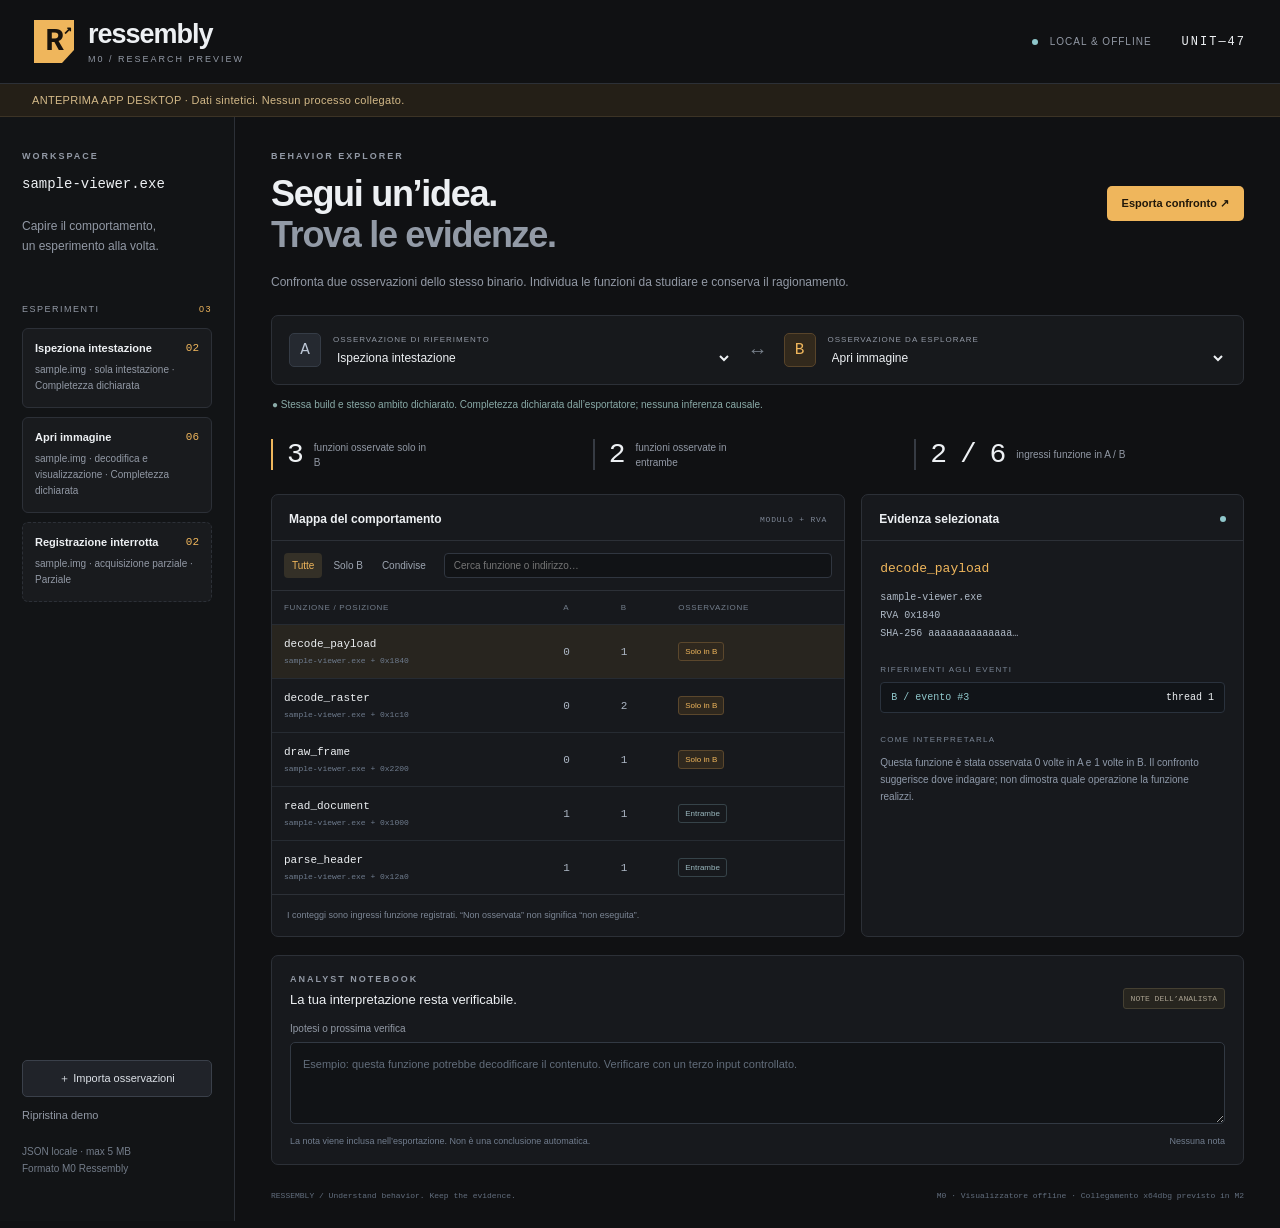
==== prototype/index.html @ e0c20cee "Import Ressembly 0.6.0 experimental alpha Add GDB/Python suite, owned labs, tests, explicit glibc 2." ====
<!doctype html><html lang="it"><head><meta charset="utf-8"><meta name="viewport" content="width=device-width, initial-scale=1"><meta http-equiv="Content-Security-Policy" content="default-src 'none'; script-src 'self'; style-src 'self'; img-src 'self' data:; connect-src 'none'; object-src 'none'; base-uri 'none'"><title>Ressembly · UNIT-47</title><link rel="stylesheet" href="style.css"><script defer src="core.js"></script><script defer src="demo-data.js"></script><script defer src="app.js"></script></head><body>
<header class="top"><a class="brand" href="#"><span class="mark">R<span>↗</span></span><span>ressembly<span class="version">M0 / RESEARCH PREVIEW</span></span></a><div class="top-right"><span class="offline"><i></i> LOCAL & OFFLINE</span><span class="unit">UNIT—47</span></div></header>
<div class="demo-banner" id="provenance">ANTEPRIMA APP DESKTOP · Dati sintetici. Nessun processo collegato.</div>
<div class="layout"><aside class="sidebar"><div class="eyebrow">WORKSPACE</div><h2 id="target">sample-viewer.exe</h2><p class="muted">Capire il comportamento,<br>un esperimento alla volta.</p><div class="side-label">ESPERIMENTI <span id="run-count">03</span></div><div id="runs"></div><div class="side-bottom"><button class="secondary" id="import-btn">＋ Importa osservazioni</button><input type="file" id="import-file" accept="application/json,.json" hidden><button class="quiet" id="reset">Ripristina demo</button><p>JSON locale · max 5 MB<br>Formato M0 Ressembly</p></div></aside>
<main><div class="page-heading"><div><div class="eyebrow">BEHAVIOR EXPLORER</div><h1>Segui un’idea.<br><span>Trova le evidenze.</span></h1></div><button class="primary" id="export">Esporta confronto ↗</button></div>
<p class="intro">Confronta due osservazioni dello stesso binario. Individua le funzioni da studiare e conserva il ragionamento.</p>
<section class="compare"><label><span class="letter">A</span><span class="label-text">OSSERVAZIONE DI RIFERIMENTO<select id="run-a" aria-label="Osservazione A"></select></span></label><div class="versus">↔</div><label><span class="letter accent">B</span><span class="label-text">OSSERVAZIONE DA ESPLORARE<select id="run-b" aria-label="Osservazione B"></select></span></label></section>
<div class="quality" id="quality" role="status"></div><div class="error" id="error" role="alert" hidden></div>
<div class="stats"><div><span class="metric" id="only-b">—</span><span>funzioni osservate solo in B</span></div><div><span class="metric" id="shared">—</span><span>funzioni osservate in entrambe</span></div><div><span class="metric" id="events">—</span><span>ingressi funzione in A / B</span></div></div>
<div class="workspace"><section class="panel function-panel"><div class="panel-title"><h2>Mappa del comportamento</h2><span class="small">MODULO + RVA</span></div><div class="controls"><div class="tabs"><button data-filter="all" class="active">Tutte</button><button data-filter="b">Solo B</button><button data-filter="both">Condivise</button></div><input id="search" type="search" placeholder="Cerca funzione o indirizzo…" aria-label="Cerca funzione"></div><div class="table-scroll"><table><thead><tr><th>FUNZIONE / POSIZIONE</th><th>A</th><th>B</th><th>OSSERVAZIONE</th></tr></thead><tbody id="functions"></tbody></table></div><p class="table-note">I conteggi sono ingressi funzione registrati. “Non osservata” non significa “non eseguita”.</p></section>
<section class="panel evidence-panel"><div class="panel-title"><h2>Evidenza selezionata</h2><span class="live-dot"></span></div><div id="detail"></div></section></div>
<section class="notebook panel"><div class="notebook-head"><div><div class="eyebrow">ANALYST NOTEBOOK</div><h2>La tua interpretazione resta verificabile.</h2></div><span class="tag">NOTE DELL’ANALISTA</span></div><label class="note-label" for="note">Ipotesi o prossima verifica</label><textarea id="note" rows="3" placeholder="Esempio: questa funzione potrebbe decodificare il contenuto. Verificare con un terzo input controllato."></textarea><div class="note-bottom"><span>La nota viene inclusa nell’esportazione. Non è una conclusione automatica.</span><span id="note-status">Nessuna nota</span></div></section>
<footer><span>RESSEMBLY / Understand behavior. Keep the evidence.</span><span id="footer-status">M0 · Visualizzatore offline · Collegamento x64dbg previsto in M2</span></footer>
</main></div></body></html>
---- prototype/style.css ----
:root{color-scheme:dark;--bg:#101113;--panel:#17191d;--border:#2c3037;--text:#edf0f3;--muted:#9299a5;--amber:#efb65c;--cyan:#8fc7cb}*{box-sizing:border-box}body{margin:0;background:var(--bg);color:var(--text);font-family:-apple-system,BlinkMacSystemFont,"Segoe UI",sans-serif;font-size:14px}button,input,select,textarea{font:inherit}button,a,select{touch-action:manipulation}button{cursor:pointer;border:0}button:focus-visible,a:focus-visible,input:focus-visible,select:focus-visible,textarea:focus-visible{outline:2px solid var(--amber);outline-offset:3px}a{color:inherit;text-decoration:none}.top{height:84px;padding:0 34px;display:flex;justify-content:space-between;align-items:center;border-bottom:1px solid var(--border)}.brand{display:flex;align-items:center;gap:14px;font-size:27px;font-weight:650;letter-spacing:-1px}.mark{position:relative;font-family:monospace;background:var(--amber);color:#17130d;width:40px;height:43px;display:grid;place-items:center;font-size:31px;font-weight:900;clip-path:polygon(0 0,100% 0,100% 70%,70% 100%,0 100%)}.mark span{font-size:14px;position:absolute;right:3px;top:1px}.version{display:block;font-size:9px;font-weight:500;letter-spacing:2px;color:var(--muted);margin-top:4px}.top-right{display:flex;gap:30px;align-items:center}.offline{font-size:10px;letter-spacing:1px;color:var(--muted)}.offline i{display:inline-block;width:6px;height:6px;border-radius:50%;background:var(--cyan);margin-right:8px}.unit{font:12px monospace;letter-spacing:2px}.demo-banner{padding:10px 32px;color:#d3b988;background:#241f17;border-bottom:1px solid #3c3325;font-size:11px;letter-spacing:.3px}.demo-banner.imported{color:#a9c6d2;background:#192129;border-color:#30434b}.layout{display:grid;grid-template-columns:235px 1fr;min-height:calc(100vh - 120px)}.sidebar{padding:34px 22px;border-right:1px solid var(--border);display:flex;flex-direction:column;background:#121416}.eyebrow{font-size:9px;letter-spacing:2px;color:var(--muted);font-weight:650}.sidebar h2{font:14px monospace;margin:15px 0 12px;overflow-wrap:anywhere}.muted{color:var(--muted);font-size:12px;line-height:1.7}.side-label{display:flex;justify-content:space-between;margin:35px 0 14px;font-size:9px;color:var(--muted);letter-spacing:1.5px}.side-label span{color:var(--amber)}.run-card{padding:13px 12px;margin-bottom:9px;border:1px solid var(--border);border-radius:6px;background:#191b1e}.run-card .run-top{display:flex;justify-content:space-between;gap:6px;font-size:11px;font-weight:600}.run-card .run-top span{color:var(--amber);font:11px monospace}.run-card p{font-size:10px;color:var(--muted);line-height:1.6;margin:8px 0 0}.run-card.partial{border-style:dashed}.side-bottom{margin-top:auto;padding-top:40px}.side-bottom p{font-size:10px;color:#737c89;line-height:1.7}.secondary{background:#202329;border:1px solid #3a404a;color:#dce1e7;padding:10px 12px;border-radius:5px;font-size:11px;width:100%}.quiet{background:transparent;color:var(--muted);padding:12px 0;font-size:11px}.primary{background:var(--amber);color:#21180a;border-radius:5px;padding:11px 15px;font-size:11px;font-weight:700}.primary:disabled{opacity:.4;cursor:default}main{min-width:0;padding:34px 36px 18px;max-width:1600px}.page-heading{display:flex;align-items:center;justify-content:space-between;gap:20px}h1{font-size:36px;line-height:1.14;letter-spacing:-1.3px;font-weight:550;margin:12px 0 0}h1 span{color:#929aa6}.intro{font-size:12px;color:var(--muted);line-height:1.7;margin:17px 0 23px;max-width:620px}.compare{display:flex;gap:16px;align-items:center;background:#17191c;border:1px solid var(--border);padding:17px;border-radius:7px}.compare label{display:flex;gap:12px;align-items:center;flex:1;min-width:0}.letter{display:grid;place-items:center;width:32px;height:34px;background:#252930;border:1px solid #353c46;border-radius:5px;font:16px monospace;color:#bdc7d6;flex-shrink:0}.letter.accent{color:var(--amber);background:#32291c;border-color:#58442a}.label-text{font-size:8px;letter-spacing:1px;color:var(--muted);flex:1;min-width:0}.compare select{display:block;background:transparent;color:var(--text);border:0;width:100%;margin:6px 0 0;padding-right:15px;font-size:12px;letter-spacing:0}.compare option{background:#202328}.versus{color:#777f89;font-size:20px}.quality{font-size:10px;line-height:1.6;color:#8aaba8;padding:12px 1px}.quality.partial{color:var(--amber)}.error{background:#3b2020;color:#f1b4b4;padding:15px;border-radius:5px;margin-top:12px}.stats{display:grid;grid-template-columns:1fr 1fr 1.1fr;gap:22px;margin:14px 0 24px}.stats>div{display:flex;align-items:center;gap:12px;border-left:2px solid #363b43;padding-left:14px}.stats>div:first-child{border-color:var(--amber)}.metric{font:28px monospace;letter-spacing:-2px}.stats>div>span:last-child{color:var(--muted);font-size:10px;line-height:1.5;max-width:120px}.workspace{display:grid;grid-template-columns:minmax(0,1.5fr) minmax(240px,1fr);gap:16px}.panel{background:var(--panel);border:1px solid var(--border);border-radius:7px;min-width:0}.panel-title{display:flex;justify-content:space-between;align-items:center;padding:17px 17px 14px;border-bottom:1px solid var(--border)}.panel-title h2{font-size:12px;font-weight:550;margin:0}.small{font:8px monospace;letter-spacing:.8px;color:#7d8695}.controls{padding:12px;display:flex;gap:10px;flex-wrap:wrap;border-bottom:1px solid var(--border)}.tabs{display:flex;gap:3px}.tabs button{font-size:10px;padding:6px 8px;color:#9da5b1;background:transparent;border-radius:4px}.tabs button.active{background:#343027;color:var(--amber)}input[type=search]{min-width:120px;flex:1;width:140px;background:#111316;border:1px solid #303640;border-radius:4px;color:var(--text);padding:6px 9px;font-size:10px}.table-scroll{overflow:auto;max-height:320px}table{width:100%;border-collapse:collapse}th{text-align:left;font-size:8px;letter-spacing:.7px;color:#737e8c;font-weight:500;padding:12px}td{font-size:10px;padding:13px 12px;border-top:1px solid #262b32}tbody tr{cursor:pointer}tbody tr:hover{background:#20252b}tbody tr.selected{background:#28251f}td:first-child{font:11px monospace}td:first-child small{display:block;font:8px monospace;color:#6f7c8e;margin-top:6px}td.number{font:11px monospace;color:#acb6c4}.pill{display:inline-block;white-space:nowrap;padding:4px 6px;border:1px solid #364349;border-radius:3px;color:#99b7bd;font-size:8px}.pill.only-b{border-color:#5b472c;color:var(--amber);background:#2f281e}.pill.only-a{border-color:#475161;color:#b6c3d4}.table-note{font-size:9px;line-height:1.6;color:#7c8695;margin:0;padding:13px 15px;border-top:1px solid var(--border)}.live-dot{width:6px;height:6px;background:var(--cyan);border-radius:50%}#detail{padding:18px}#detail h3{font:13px monospace;color:var(--amber);overflow-wrap:anywhere;margin:2px 0 13px}#detail .location{font:10px monospace;color:#aeb9c6;line-height:1.8}#detail .detail-label{font-size:8px;letter-spacing:1.3px;color:#798595;margin:22px 0 8px}.evidence-item{display:flex;justify-content:space-between;gap:8px;font:10px monospace;background:#111418;border:1px solid #2a323d;border-radius:4px;padding:9px 10px;margin:6px 0}.evidence-item span:first-child{color:var(--cyan)}.detail-note{color:#8f9aaa;font-size:10px;line-height:1.7}.notebook{margin-top:18px;padding:18px}.notebook-head{display:flex;align-items:center;justify-content:space-between;gap:12px}.notebook h2{font-size:13px;font-weight:500;margin:8px 0 16px}.tag{font:8px monospace;color:#aaa291;background:#27251f;border:1px solid #454032;padding:5px 7px;border-radius:3px;white-space:nowrap}.note-label{display:block;color:var(--muted);font-size:10px;margin-bottom:8px}textarea{width:100%;resize:vertical;background:#111316;border:1px solid #323943;border-radius:5px;color:var(--text);padding:12px;font-size:11px;line-height:1.7}textarea::placeholder{color:#626d7b}.note-bottom{display:flex;justify-content:space-between;gap:20px;font-size:9px;color:#717d8e;margin-top:9px}footer{display:flex;justify-content:space-between;gap:16px;margin-top:25px;color:#626e7e;font:8px monospace;line-height:1.6}button:hover{filter:brightness(1.12)}@media(min-width:1500px){main{padding:45px 50px}h1{font-size:43px}.workspace{grid-template-columns:1.7fr 1fr}}@media(max-width:1050px){.layout{grid-template-columns:195px 1fr}main{padding:28px 22px}.sidebar{padding:28px 15px}.workspace{grid-template-columns:1fr}.evidence-panel{min-height:230px}h1{font-size:32px}.stats{gap:12px}.metric{font-size:23px}}@media(max-width:680px){.layout{display:block}.sidebar{display:none}.top{padding:0 18px}.top-right{gap:10px}.offline{display:none}.demo-banner{padding:10px 18px}main{padding:24px 16px}.page-heading{align-items:flex-start}h1{font-size:30px}.primary{max-width:120px;line-height:1.5}.compare{gap:8px;padding:12px}.letter{display:none}.stats{grid-template-columns:1fr 1fr}.stats>div:last-child{grid-column:span 2}.notebook-head{align-items:flex-start}.tag{white-space:normal;max-width:85px}footer{flex-direction:column}}
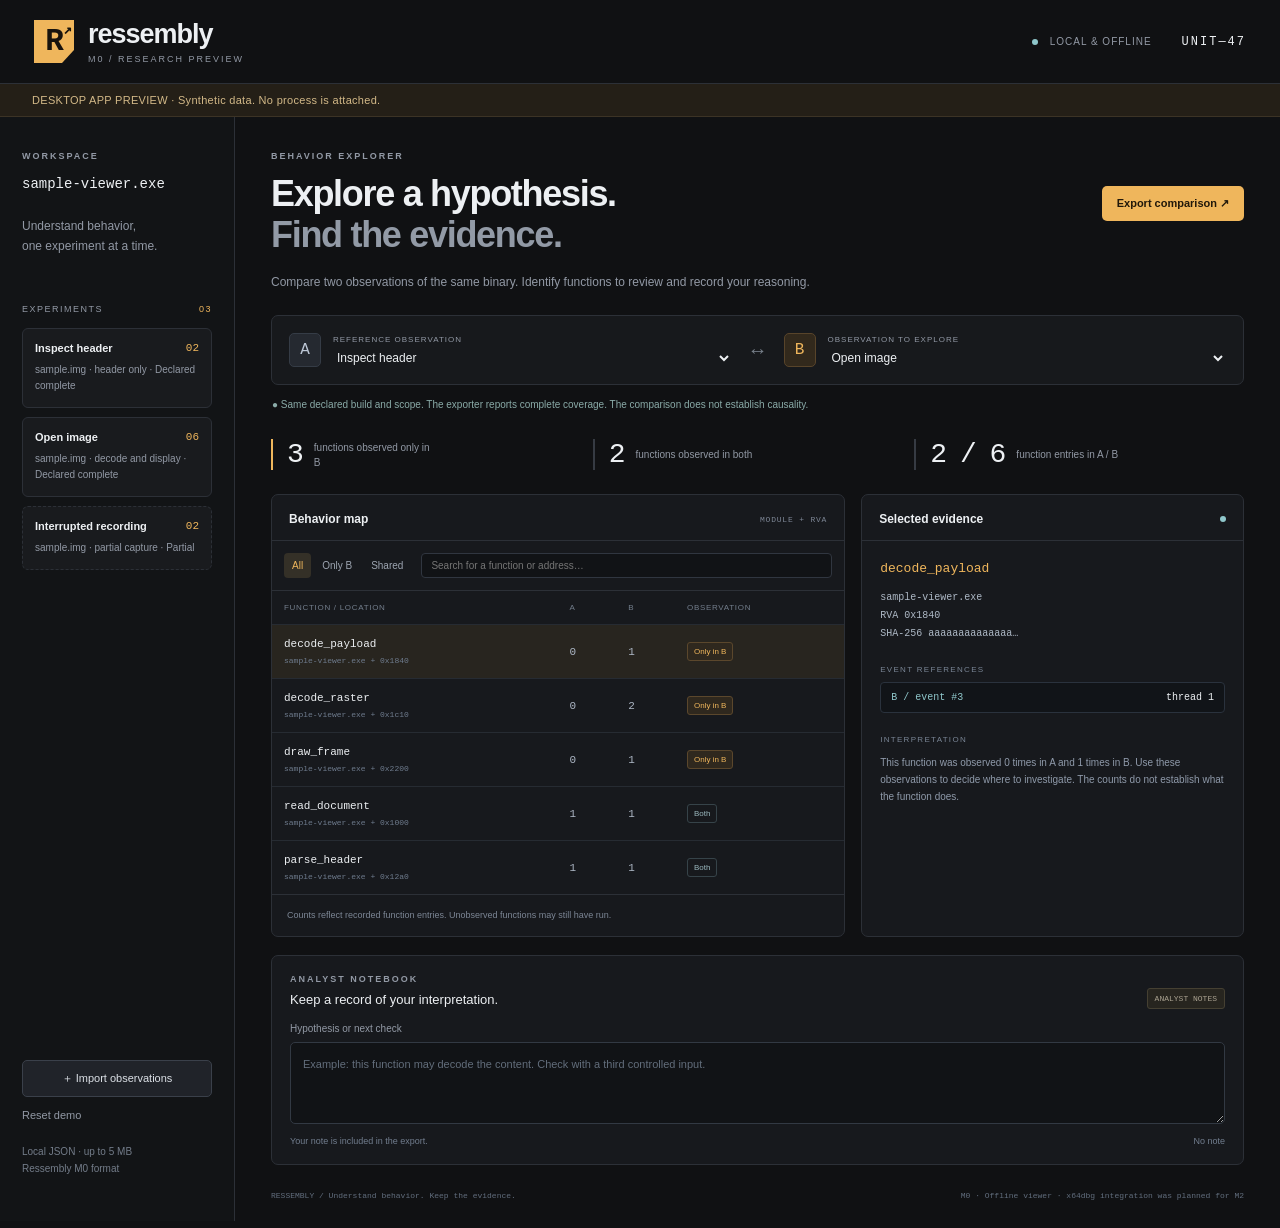
==== commit 5ffc49cf: "Use English across the public Ressembly repository Translate the historical documentation and the of" ====
--- a/prototype/index.html
+++ b/prototype/index.html
@@ -1,14 +1,14 @@
-<!doctype html><html lang="it"><head><meta charset="utf-8"><meta name="viewport" content="width=device-width, initial-scale=1"><meta http-equiv="Content-Security-Policy" content="default-src 'none'; script-src 'self'; style-src 'self'; img-src 'self' data:; connect-src 'none'; object-src 'none'; base-uri 'none'"><title>Ressembly · UNIT-47</title><link rel="stylesheet" href="style.css"><script defer src="core.js"></script><script defer src="demo-data.js"></script><script defer src="app.js"></script></head><body>
+<!doctype html><html lang="en"><head><meta charset="utf-8"><meta name="viewport" content="width=device-width, initial-scale=1"><meta http-equiv="Content-Security-Policy" content="default-src 'none'; script-src 'self'; style-src 'self'; img-src 'self' data:; connect-src 'none'; object-src 'none'; base-uri 'none'"><title>Ressembly · UNIT-47</title><link rel="stylesheet" href="style.css"><script defer src="core.js"></script><script defer src="demo-data.js"></script><script defer src="app.js"></script></head><body>
 <header class="top"><a class="brand" href="#"><span class="mark">R<span>↗</span></span><span>ressembly<span class="version">M0 / RESEARCH PREVIEW</span></span></a><div class="top-right"><span class="offline"><i></i> LOCAL & OFFLINE</span><span class="unit">UNIT—47</span></div></header>
-<div class="demo-banner" id="provenance">ANTEPRIMA APP DESKTOP · Dati sintetici. Nessun processo collegato.</div>
-<div class="layout"><aside class="sidebar"><div class="eyebrow">WORKSPACE</div><h2 id="target">sample-viewer.exe</h2><p class="muted">Capire il comportamento,<br>un esperimento alla volta.</p><div class="side-label">ESPERIMENTI <span id="run-count">03</span></div><div id="runs"></div><div class="side-bottom"><button class="secondary" id="import-btn">＋ Importa osservazioni</button><input type="file" id="import-file" accept="application/json,.json" hidden><button class="quiet" id="reset">Ripristina demo</button><p>JSON locale · max 5 MB<br>Formato M0 Ressembly</p></div></aside>
-<main><div class="page-heading"><div><div class="eyebrow">BEHAVIOR EXPLORER</div><h1>Segui un’idea.<br><span>Trova le evidenze.</span></h1></div><button class="primary" id="export">Esporta confronto ↗</button></div>
-<p class="intro">Confronta due osservazioni dello stesso binario. Individua le funzioni da studiare e conserva il ragionamento.</p>
-<section class="compare"><label><span class="letter">A</span><span class="label-text">OSSERVAZIONE DI RIFERIMENTO<select id="run-a" aria-label="Osservazione A"></select></span></label><div class="versus">↔</div><label><span class="letter accent">B</span><span class="label-text">OSSERVAZIONE DA ESPLORARE<select id="run-b" aria-label="Osservazione B"></select></span></label></section>
+<div class="demo-banner" id="provenance">DESKTOP APP PREVIEW · Synthetic data. No process is attached.</div>
+<div class="layout"><aside class="sidebar"><div class="eyebrow">WORKSPACE</div><h2 id="target">sample-viewer.exe</h2><p class="muted">Understand behavior,<br>one experiment at a time.</p><div class="side-label">EXPERIMENTS <span id="run-count">03</span></div><div id="runs"></div><div class="side-bottom"><button class="secondary" id="import-btn">＋ Import observations</button><input type="file" id="import-file" accept="application/json,.json" hidden><button class="quiet" id="reset">Reset demo</button><p>Local JSON · up to 5 MB<br>Ressembly M0 format</p></div></aside>
+<main><div class="page-heading"><div><div class="eyebrow">BEHAVIOR EXPLORER</div><h1>Explore a hypothesis.<br><span>Find the evidence.</span></h1></div><button class="primary" id="export">Export comparison ↗</button></div>
+<p class="intro">Compare two observations of the same binary. Identify functions to review and record your reasoning.</p>
+<section class="compare"><label><span class="letter">A</span><span class="label-text">REFERENCE OBSERVATION<select id="run-a" aria-label="Observation A"></select></span></label><div class="versus">↔</div><label><span class="letter accent">B</span><span class="label-text">OBSERVATION TO EXPLORE<select id="run-b" aria-label="Observation B"></select></span></label></section>
 <div class="quality" id="quality" role="status"></div><div class="error" id="error" role="alert" hidden></div>
-<div class="stats"><div><span class="metric" id="only-b">—</span><span>funzioni osservate solo in B</span></div><div><span class="metric" id="shared">—</span><span>funzioni osservate in entrambe</span></div><div><span class="metric" id="events">—</span><span>ingressi funzione in A / B</span></div></div>
-<div class="workspace"><section class="panel function-panel"><div class="panel-title"><h2>Mappa del comportamento</h2><span class="small">MODULO + RVA</span></div><div class="controls"><div class="tabs"><button data-filter="all" class="active">Tutte</button><button data-filter="b">Solo B</button><button data-filter="both">Condivise</button></div><input id="search" type="search" placeholder="Cerca funzione o indirizzo…" aria-label="Cerca funzione"></div><div class="table-scroll"><table><thead><tr><th>FUNZIONE / POSIZIONE</th><th>A</th><th>B</th><th>OSSERVAZIONE</th></tr></thead><tbody id="functions"></tbody></table></div><p class="table-note">I conteggi sono ingressi funzione registrati. “Non osservata” non significa “non eseguita”.</p></section>
-<section class="panel evidence-panel"><div class="panel-title"><h2>Evidenza selezionata</h2><span class="live-dot"></span></div><div id="detail"></div></section></div>
-<section class="notebook panel"><div class="notebook-head"><div><div class="eyebrow">ANALYST NOTEBOOK</div><h2>La tua interpretazione resta verificabile.</h2></div><span class="tag">NOTE DELL’ANALISTA</span></div><label class="note-label" for="note">Ipotesi o prossima verifica</label><textarea id="note" rows="3" placeholder="Esempio: questa funzione potrebbe decodificare il contenuto. Verificare con un terzo input controllato."></textarea><div class="note-bottom"><span>La nota viene inclusa nell’esportazione. Non è una conclusione automatica.</span><span id="note-status">Nessuna nota</span></div></section>
-<footer><span>RESSEMBLY / Understand behavior. Keep the evidence.</span><span id="footer-status">M0 · Visualizzatore offline · Collegamento x64dbg previsto in M2</span></footer>
+<div class="stats"><div><span class="metric" id="only-b">—</span><span>functions observed only in B</span></div><div><span class="metric" id="shared">—</span><span>functions observed in both</span></div><div><span class="metric" id="events">—</span><span>function entries in A / B</span></div></div>
+<div class="workspace"><section class="panel function-panel"><div class="panel-title"><h2>Behavior map</h2><span class="small">MODULE + RVA</span></div><div class="controls"><div class="tabs"><button data-filter="all" class="active">All</button><button data-filter="b">Only B</button><button data-filter="both">Shared</button></div><input id="search" type="search" placeholder="Search for a function or address…" aria-label="Search functions"></div><div class="table-scroll"><table><thead><tr><th>FUNCTION / LOCATION</th><th>A</th><th>B</th><th>OBSERVATION</th></tr></thead><tbody id="functions"></tbody></table></div><p class="table-note">Counts reflect recorded function entries. Unobserved functions may still have run.</p></section>
+<section class="panel evidence-panel"><div class="panel-title"><h2>Selected evidence</h2><span class="live-dot"></span></div><div id="detail"></div></section></div>
+<section class="notebook panel"><div class="notebook-head"><div><div class="eyebrow">ANALYST NOTEBOOK</div><h2>Keep a record of your interpretation.</h2></div><span class="tag">ANALYST NOTES</span></div><label class="note-label" for="note">Hypothesis or next check</label><textarea id="note" rows="3" placeholder="Example: this function may decode the content. Check with a third controlled input."></textarea><div class="note-bottom"><span>Your note is included in the export.</span><span id="note-status">No note</span></div></section>
+<footer><span>RESSEMBLY / Understand behavior. Keep the evidence.</span><span id="footer-status">M0 · Offline viewer · x64dbg integration was planned for M2</span></footer>
 </main></div></body></html>
